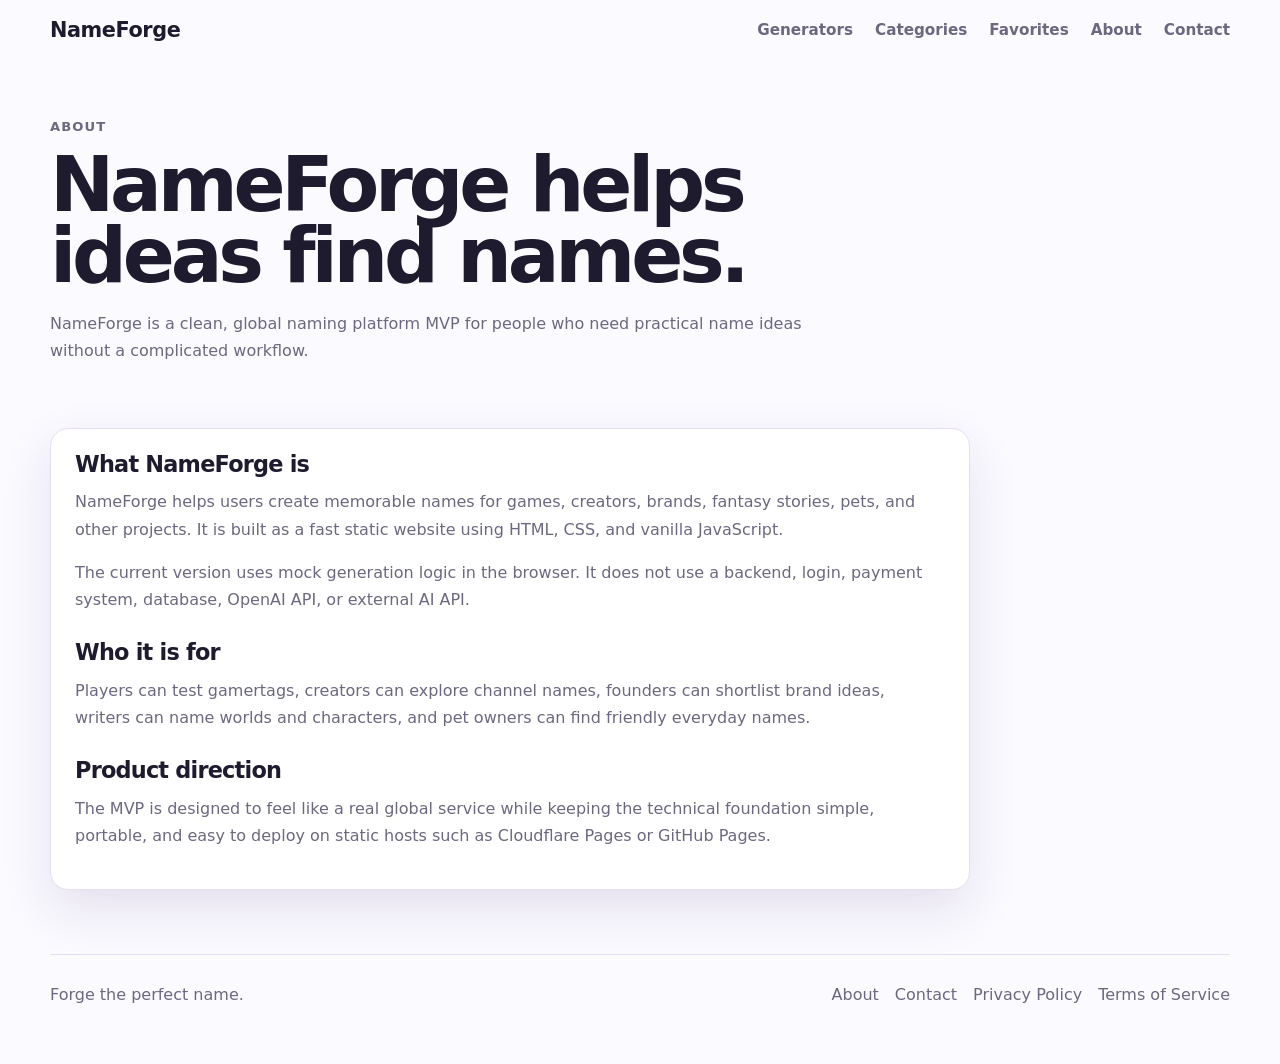
==== about.html @ c531694a "Build NameForge static MVP" ====
<!DOCTYPE html>
<html lang="en">
<head>
  <meta charset="UTF-8">
  <meta name="viewport" content="width=device-width, initial-scale=1.0">
  <title>About NameForge</title>
  <meta name="description" content="Learn about NameForge, a simple global platform for creating names for games, brands, creators, fantasy stories, pets, and projects.">
  <link rel="stylesheet" href="css/style.css">
</head>
<body>
  <header class="site-header">
    <a class="logo" href="index.html">NameForge</a>
    <button class="nav-toggle" type="button" aria-label="Open navigation">Menu</button>
    <nav class="site-nav" aria-label="Primary navigation">
      <a href="generators.html">Generators</a>
      <a href="generators.html#categories">Categories</a>
      <a href="favorites.html">Favorites</a>
      <a href="about.html">About</a>
      <a href="contact.html">Contact</a>
    </nav>
  </header>

  <main class="page-shell">
    <section class="page-hero">
      <p class="eyebrow">About</p>
      <h1>NameForge helps ideas find names.</h1>
      <p>NameForge is a clean, global naming platform MVP for people who need practical name ideas without a complicated workflow.</p>
    </section>
    <section class="content-card">
      <h2>What NameForge is</h2>
      <p>NameForge helps users create memorable names for games, creators, brands, fantasy stories, pets, and other projects. It is built as a fast static website using HTML, CSS, and vanilla JavaScript.</p>
      <p>The current version uses mock generation logic in the browser. It does not use a backend, login, payment system, database, OpenAI API, or external AI API.</p>
      <h2>Who it is for</h2>
      <p>Players can test gamertags, creators can explore channel names, founders can shortlist brand ideas, writers can name worlds and characters, and pet owners can find friendly everyday names.</p>
      <h2>Product direction</h2>
      <p>The MVP is designed to feel like a real global service while keeping the technical foundation simple, portable, and easy to deploy on static hosts such as Cloudflare Pages or GitHub Pages.</p>
    </section>
  </main>

  <footer class="site-footer">
    <p>Forge the perfect name.</p>
    <nav aria-label="Footer navigation">
      <a href="about.html">About</a>
      <a href="contact.html">Contact</a>
      <a href="privacy.html">Privacy Policy</a>
      <a href="terms.html">Terms of Service</a>
    </nav>
  </footer>
  <script src="js/main.js"></script>
</body>
</html>
---- css/style.css ----
:root {
  --bg: #fbfaff;
  --surface: #ffffff;
  --surface-soft: #f6f1ff;
  --ink: #1e1b2e;
  --muted: #6d6880;
  --line: #e6def5;
  --accent: #8b5cf6;
  --accent-dark: #6d3fd4;
  --accent-soft: #efe7ff;
  --shadow: 0 20px 50px rgba(68, 44, 116, 0.12);
  --radius: 18px;
}

* {
  box-sizing: border-box;
}

body {
  margin: 0;
  min-height: 100vh;
  font-family: Inter, ui-sans-serif, system-ui, -apple-system, BlinkMacSystemFont, "Segoe UI", sans-serif;
  color: var(--ink);
  background: var(--bg);
}

a {
  color: inherit;
  text-decoration: none;
}

button,
input,
select,
textarea {
  font: inherit;
}

.site-header {
  position: sticky;
  top: 0;
  z-index: 20;
  width: min(1180px, calc(100% - 32px));
  margin: 0 auto;
  padding: 18px 0;
  display: flex;
  justify-content: space-between;
  align-items: center;
  background: rgba(251, 250, 255, 0.88);
  backdrop-filter: blur(14px);
}

.logo {
  font-size: 1.3rem;
  font-weight: 850;
  letter-spacing: -0.02em;
}

.site-nav {
  display: flex;
  gap: 22px;
  align-items: center;
  color: var(--muted);
  font-size: 0.95rem;
  font-weight: 650;
}

.site-nav a:hover {
  color: var(--accent-dark);
}

.nav-toggle {
  display: none;
  border: 1px solid var(--line);
  border-radius: 999px;
  padding: 8px 13px;
  color: var(--ink);
  background: var(--surface);
}

.hero {
  width: min(920px, calc(100% - 32px));
  margin: 0 auto;
  padding: 92px 0 56px;
  text-align: center;
}

.eyebrow {
  margin: 0 0 12px;
  color: var(--accent-dark);
  font-size: 0.82rem;
  font-weight: 800;
  letter-spacing: 0.08em;
  text-transform: uppercase;
}

h1,
h2,
h3,
p {
  margin-top: 0;
}

h1 {
  margin-bottom: 18px;
  font-size: clamp(3.2rem, 8vw, 6.7rem);
  line-height: 0.92;
  letter-spacing: -0.055em;
}

h2 {
  margin-bottom: 0;
  font-size: clamp(1.8rem, 4vw, 3rem);
  line-height: 1.05;
  letter-spacing: -0.035em;
}

h3 {
  margin-bottom: 10px;
  font-size: 1.12rem;
}

.hero-copy,
.page-hero p,
.content-card p,
.generator-card p,
.result-card p,
.step-card p {
  color: var(--muted);
  line-height: 1.7;
}

.hero-copy {
  max-width: 720px;
  margin: 0 auto 30px;
  font-size: 1.18rem;
}

.hero-search {
  max-width: 760px;
  margin: 0 auto;
  padding: 8px;
  display: grid;
  grid-template-columns: 1fr auto;
  gap: 8px;
  border: 1px solid var(--line);
  border-radius: 999px;
  background: var(--surface);
  box-shadow: var(--shadow);
}

.hero-search input,
.contact-form input,
.contact-form textarea,
.generator-form input,
.generator-form select {
  width: 100%;
  border: 1px solid var(--line);
  border-radius: 14px;
  color: var(--ink);
  background: var(--surface);
}

.hero-search input {
  min-height: 54px;
  padding: 0 20px;
  border: 0;
  outline: 0;
}

.button {
  min-height: 46px;
  border: 0;
  border-radius: 999px;
  padding: 0 22px;
  font-weight: 800;
  cursor: pointer;
}

.primary {
  color: #ffffff;
  background: linear-gradient(135deg, var(--accent), var(--accent-dark));
  box-shadow: 0 12px 28px rgba(139, 92, 246, 0.28);
}

.ghost {
  color: var(--accent-dark);
  background: var(--accent-soft);
}

.section,
.page-shell {
  width: min(1180px, calc(100% - 32px));
  margin: 0 auto;
}

.section {
  padding: 54px 0;
}

.section.compact {
  padding-top: 18px;
}

.section-heading {
  margin-bottom: 24px;
}

.section-heading.split {
  display: flex;
  justify-content: space-between;
  gap: 16px;
  align-items: end;
}

.category-grid,
.card-grid,
.step-grid,
.result-grid {
  display: grid;
  gap: 18px;
}

.category-grid {
  grid-template-columns: repeat(5, 1fr);
}

.card-grid,
.result-grid {
  grid-template-columns: repeat(3, 1fr);
}

.step-grid {
  grid-template-columns: repeat(3, 1fr);
}

.category-card,
.generator-card,
.step-card,
.result-card,
.content-card,
.generator-panel,
.contact-form {
  border: 1px solid var(--line);
  border-radius: var(--radius);
  background: var(--surface);
  box-shadow: var(--shadow);
}

.category-card {
  padding: 22px;
  display: grid;
  gap: 8px;
}

.category-card span {
  width: 42px;
  height: 42px;
  display: grid;
  place-items: center;
  border-radius: 14px;
  color: var(--accent-dark);
  background: var(--accent-soft);
}

.category-card small,
.card-kicker {
  color: var(--muted);
}

.generator-card,
.step-card,
.result-card,
.content-card {
  padding: 24px;
}

.card-icon {
  width: 48px;
  height: 48px;
  margin-bottom: 16px;
  display: grid;
  place-items: center;
  border-radius: 16px;
  color: var(--accent-dark);
  background: var(--surface-soft);
}

.card-kicker {
  margin-bottom: 8px;
  font-size: 0.78rem;
  font-weight: 800;
  text-transform: uppercase;
  letter-spacing: 0.08em;
}

.text-link {
  color: var(--accent-dark);
  font-weight: 800;
}

.step-card span {
  width: 38px;
  height: 38px;
  margin-bottom: 16px;
  display: grid;
  place-items: center;
  border-radius: 50%;
  color: #ffffff;
  background: var(--accent);
  font-weight: 850;
}

.page-hero {
  padding: 56px 0 22px;
  max-width: 760px;
}

.page-hero h1,
.generator-panel h1,
.content-card.legal h1 {
  font-size: clamp(2.5rem, 6vw, 4.8rem);
}

.filter-row,
.pill-row,
.button-row {
  display: flex;
  flex-wrap: wrap;
  gap: 10px;
}

.filter-button,
.pill-row span,
.pill-row a {
  border: 1px solid var(--line);
  border-radius: 999px;
  padding: 9px 14px;
  color: var(--muted);
  background: var(--surface);
  font-weight: 700;
}

.filter-button.active {
  color: #ffffff;
  border-color: var(--accent);
  background: var(--accent);
}

.generator-panel {
  margin-top: 42px;
  padding: 30px;
  display: grid;
  grid-template-columns: 0.9fr 1.1fr;
  gap: 28px;
  align-items: start;
}

.generator-form,
.contact-form {
  display: grid;
  gap: 14px;
}

.generator-form label,
.contact-form label {
  color: var(--muted);
  font-weight: 750;
}

.generator-form input,
.generator-form select,
.contact-form input,
.contact-form textarea {
  min-height: 48px;
  padding: 0 14px;
}

.contact-form textarea {
  padding-top: 14px;
  resize: vertical;
}

.form-grid {
  display: grid;
  grid-template-columns: repeat(3, 1fr);
  gap: 12px;
}

.result-card dl {
  display: grid;
  grid-template-columns: auto 1fr;
  gap: 6px 12px;
  color: var(--muted);
}

.result-card dt {
  color: var(--ink);
  font-weight: 800;
}

.content-card {
  max-width: 920px;
  margin: 26px 0 64px;
}

.content-card.small {
  margin: 0;
}

.content-card h2 {
  margin-top: 28px;
  margin-bottom: 12px;
  font-size: 1.4rem;
}

.content-card h2:first-child {
  margin-top: 0;
}

.content-card li {
  margin-bottom: 10px;
  color: var(--muted);
}

details {
  border-top: 1px solid var(--line);
  padding: 15px 0;
}

summary {
  cursor: pointer;
  font-weight: 800;
}

.contact-layout {
  display: grid;
  grid-template-columns: 1fr 340px;
  gap: 22px;
  align-items: start;
  margin-bottom: 64px;
}

.contact-form {
  padding: 26px;
}

.empty-state {
  grid-column: 1 / -1;
  padding: 28px;
  border: 1px dashed var(--line);
  border-radius: var(--radius);
  color: var(--muted);
  background: var(--surface);
}

.site-footer {
  width: min(1180px, calc(100% - 32px));
  margin: 40px auto 0;
  padding: 30px 0 44px;
  display: flex;
  justify-content: space-between;
  gap: 20px;
  border-top: 1px solid var(--line);
  color: var(--muted);
}

.site-footer nav {
  display: flex;
  flex-wrap: wrap;
  gap: 16px;
}

.sr-only {
  position: absolute;
  width: 1px;
  height: 1px;
  padding: 0;
  margin: -1px;
  overflow: hidden;
  clip: rect(0, 0, 0, 0);
  white-space: nowrap;
  border: 0;
}

@media (max-width: 900px) {
  .nav-toggle {
    display: inline-flex;
  }

  .site-nav {
    position: absolute;
    top: 64px;
    right: 0;
    left: 0;
    display: none;
    padding: 16px;
    border: 1px solid var(--line);
    border-radius: var(--radius);
    background: var(--surface);
    box-shadow: var(--shadow);
  }

  .site-nav.open {
    display: grid;
  }

  .category-grid,
  .card-grid,
  .step-grid,
  .result-grid,
  .generator-panel,
  .contact-layout {
    grid-template-columns: 1fr;
  }

  .form-grid {
    grid-template-columns: 1fr;
  }
}

@media (max-width: 560px) {
  .hero {
    padding-top: 56px;
  }

  .hero-search {
    grid-template-columns: 1fr;
    border-radius: var(--radius);
  }

  .hero-search input {
    border: 1px solid var(--line);
    border-radius: 14px;
  }

  .site-footer,
  .section-heading.split {
    display: grid;
  }
}
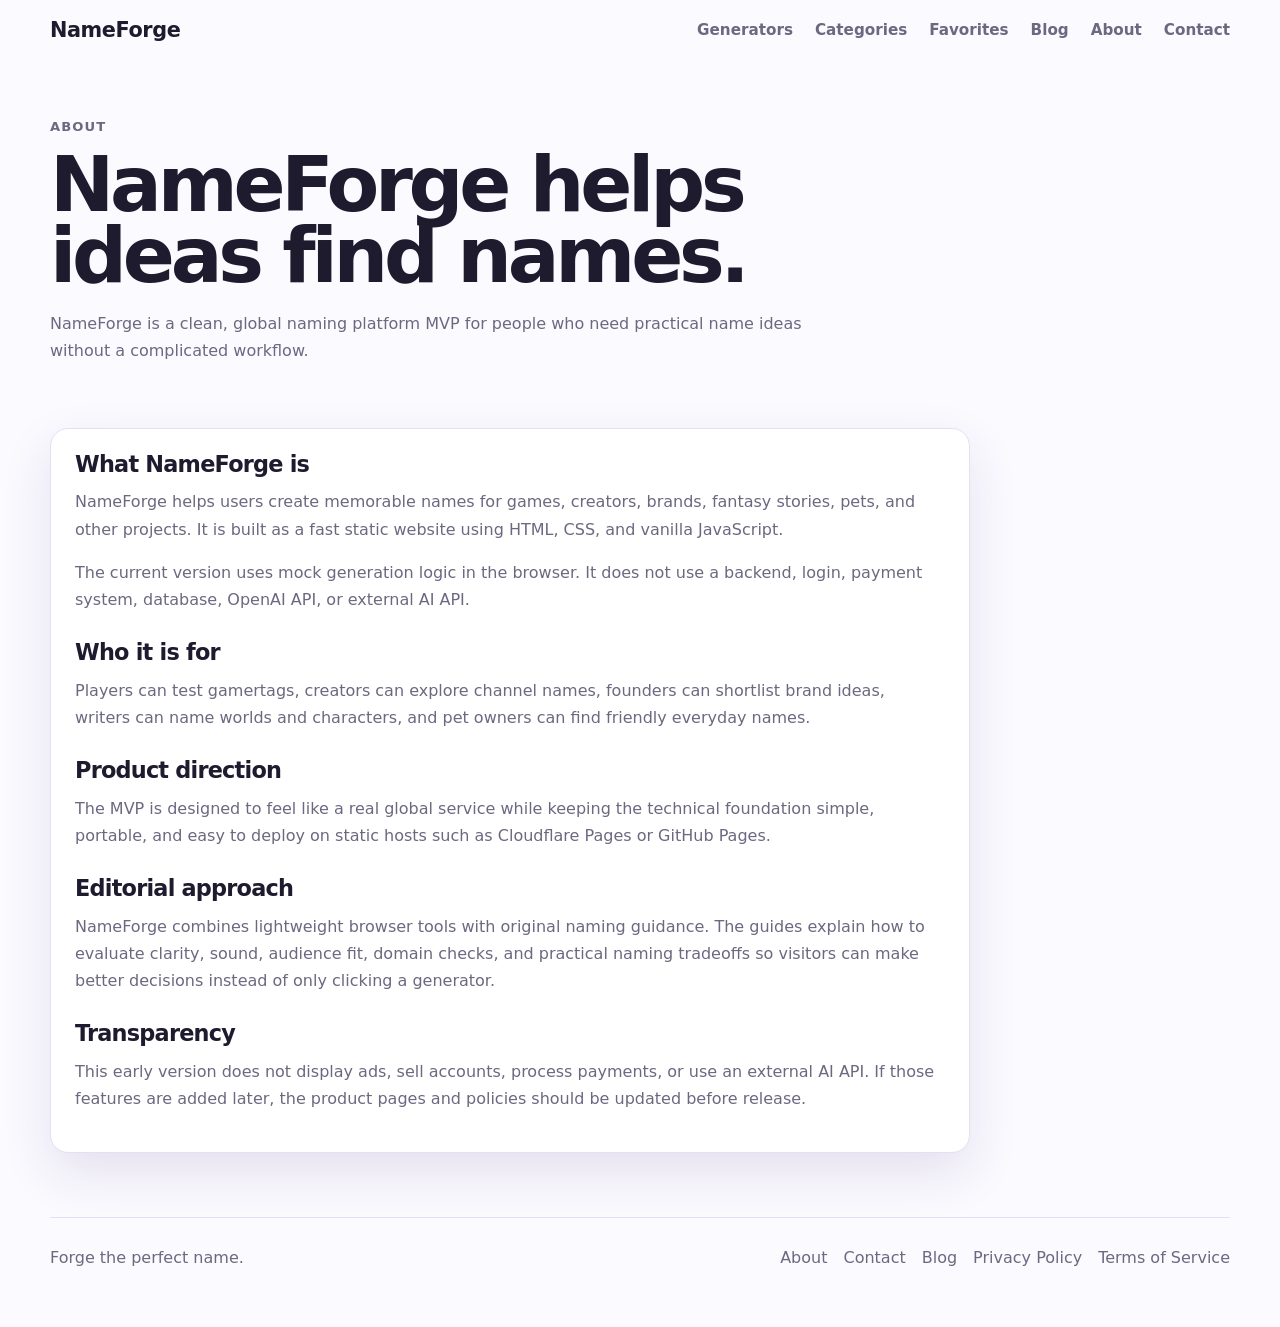
==== commit b56cfcab: "Improve NameForge content quality" ====
--- a/about.html
+++ b/about.html
@@ -15,6 +15,7 @@
       <a href="generators.html">Generators</a>
       <a href="generators.html#categories">Categories</a>
       <a href="favorites.html">Favorites</a>
+      <a href="blog.html">Blog</a>
       <a href="about.html">About</a>
       <a href="contact.html">Contact</a>
     </nav>
@@ -34,6 +35,10 @@
       <p>Players can test gamertags, creators can explore channel names, founders can shortlist brand ideas, writers can name worlds and characters, and pet owners can find friendly everyday names.</p>
       <h2>Product direction</h2>
       <p>The MVP is designed to feel like a real global service while keeping the technical foundation simple, portable, and easy to deploy on static hosts such as Cloudflare Pages or GitHub Pages.</p>
+      <h2>Editorial approach</h2>
+      <p>NameForge combines lightweight browser tools with original naming guidance. The guides explain how to evaluate clarity, sound, audience fit, domain checks, and practical naming tradeoffs so visitors can make better decisions instead of only clicking a generator.</p>
+      <h2>Transparency</h2>
+      <p>This early version does not display ads, sell accounts, process payments, or use an external AI API. If those features are added later, the product pages and policies should be updated before release.</p>
     </section>
   </main>
 
@@ -42,6 +47,7 @@
     <nav aria-label="Footer navigation">
       <a href="about.html">About</a>
       <a href="contact.html">Contact</a>
+      <a href="blog.html">Blog</a>
       <a href="privacy.html">Privacy Policy</a>
       <a href="terms.html">Terms of Service</a>
     </nav>
--- a/css/style.css
+++ b/css/style.css
@@ -404,6 +404,10 @@
   margin: 26px 0 64px;
 }
 
+.content-card.article {
+  margin-top: 44px;
+}
+
 .content-card.small {
   margin: 0;
 }
@@ -420,6 +424,40 @@
 
 .content-card li {
   margin-bottom: 10px;
+  color: var(--muted);
+}
+
+.content-card ol {
+  color: var(--muted);
+  line-height: 1.7;
+}
+
+.table-wrap {
+  overflow-x: auto;
+}
+
+table {
+  width: 100%;
+  border-collapse: collapse;
+  overflow: hidden;
+  border: 1px solid var(--line);
+  border-radius: 14px;
+}
+
+th,
+td {
+  padding: 14px;
+  border-bottom: 1px solid var(--line);
+  text-align: left;
+  vertical-align: top;
+}
+
+th {
+  color: var(--ink);
+  background: var(--surface-soft);
+}
+
+td {
   color: var(--muted);
 }
 
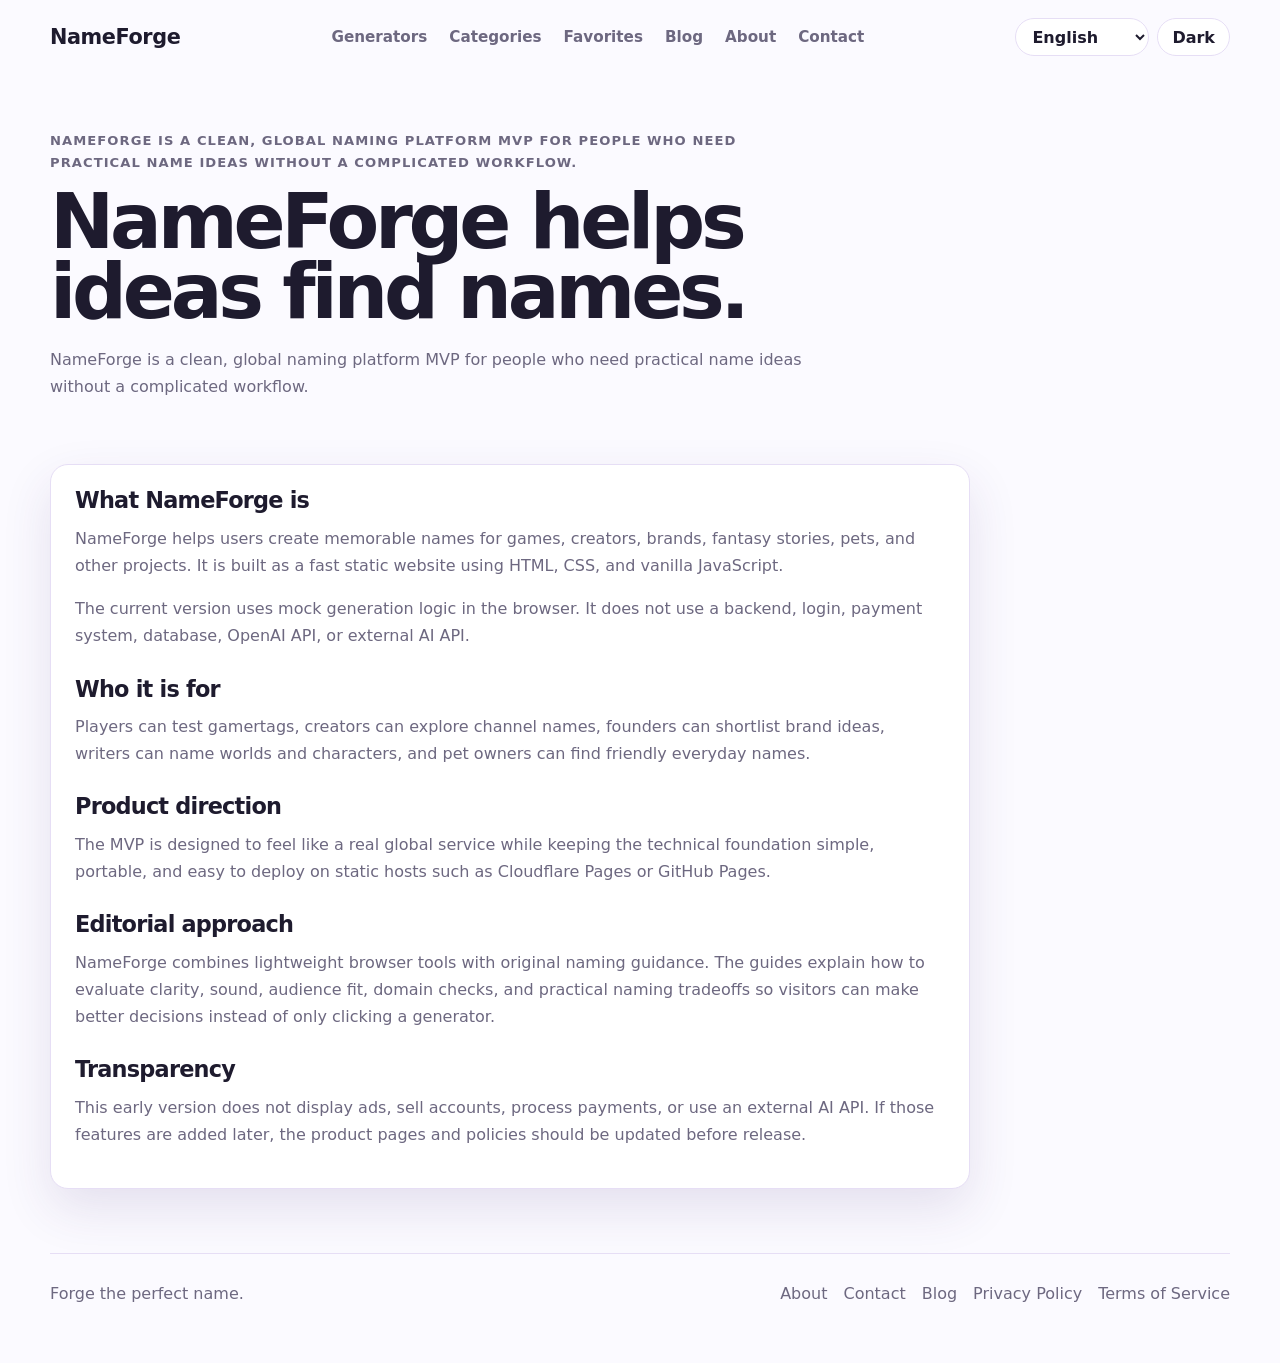
==== commit 71fbcbec: "Add theme and language controls" ====
--- a/about.html
+++ b/about.html
@@ -19,6 +19,10 @@
       <a href="about.html">About</a>
       <a href="contact.html">Contact</a>
     </nav>
+    <div class="header-actions" aria-label="Display settings">
+      <label class="language-control"><span class="sr-only">Language</span><select id="languageSelect" aria-label="Language"><option value="en">English</option><option value="ko">한국어</option><option value="ja">日本語</option></select></label>
+      <button class="theme-button" id="themeToggle" type="button" aria-label="Switch to dark mode">Dark</button>
+    </div>
   </header>
 
   <main class="page-shell">
--- a/css/style.css
+++ b/css/style.css
@@ -10,6 +10,21 @@
   --accent-soft: #efe7ff;
   --shadow: 0 20px 50px rgba(68, 44, 116, 0.12);
   --radius: 18px;
+  color-scheme: light;
+}
+
+:root[data-theme="dark"] {
+  --bg: #12101a;
+  --surface: #1c1828;
+  --surface-soft: #282236;
+  --ink: #f7f2ff;
+  --muted: #c7bdd9;
+  --line: #3a314d;
+  --accent: #a78bfa;
+  --accent-dark: #c4b5fd;
+  --accent-soft: #33284c;
+  --shadow: 0 20px 50px rgba(0, 0, 0, 0.34);
+  color-scheme: dark;
 }
 
 * {
@@ -50,6 +65,10 @@
   backdrop-filter: blur(14px);
 }
 
+:root[data-theme="dark"] .site-header {
+  background: rgba(18, 16, 26, 0.88);
+}
+
 .logo {
   font-size: 1.3rem;
   font-weight: 850;
@@ -67,6 +86,33 @@
 
 .site-nav a:hover {
   color: var(--accent-dark);
+}
+
+.header-actions {
+  display: flex;
+  gap: 8px;
+  align-items: center;
+}
+
+.language-control select,
+.theme-button {
+  min-height: 38px;
+  border: 1px solid var(--line);
+  border-radius: 999px;
+  color: var(--ink);
+  background: var(--surface);
+  font-weight: 750;
+}
+
+.language-control select {
+  padding: 0 34px 0 12px;
+  cursor: pointer;
+}
+
+.theme-button {
+  min-width: 64px;
+  padding: 0 14px;
+  cursor: pointer;
 }
 
 .nav-toggle {
@@ -181,6 +227,10 @@
   color: #ffffff;
   background: linear-gradient(135deg, var(--accent), var(--accent-dark));
   box-shadow: 0 12px 28px rgba(139, 92, 246, 0.28);
+}
+
+:root[data-theme="dark"] .primary {
+  color: #171120;
 }
 
 .ghost {
@@ -539,6 +589,10 @@
     box-shadow: var(--shadow);
   }
 
+  .header-actions {
+    margin-left: auto;
+  }
+
   .site-nav.open {
     display: grid;
   }
@@ -558,6 +612,26 @@
 }
 
 @media (max-width: 560px) {
+  .site-header {
+    width: min(100% - 20px, 1180px);
+    flex-wrap: wrap;
+    gap: 10px;
+  }
+
+  .header-actions {
+    order: 2;
+    width: 100%;
+    justify-content: flex-end;
+  }
+
+  .nav-toggle {
+    order: 1;
+  }
+
+  .site-nav {
+    top: 106px;
+  }
+
   .hero {
     padding-top: 56px;
   }
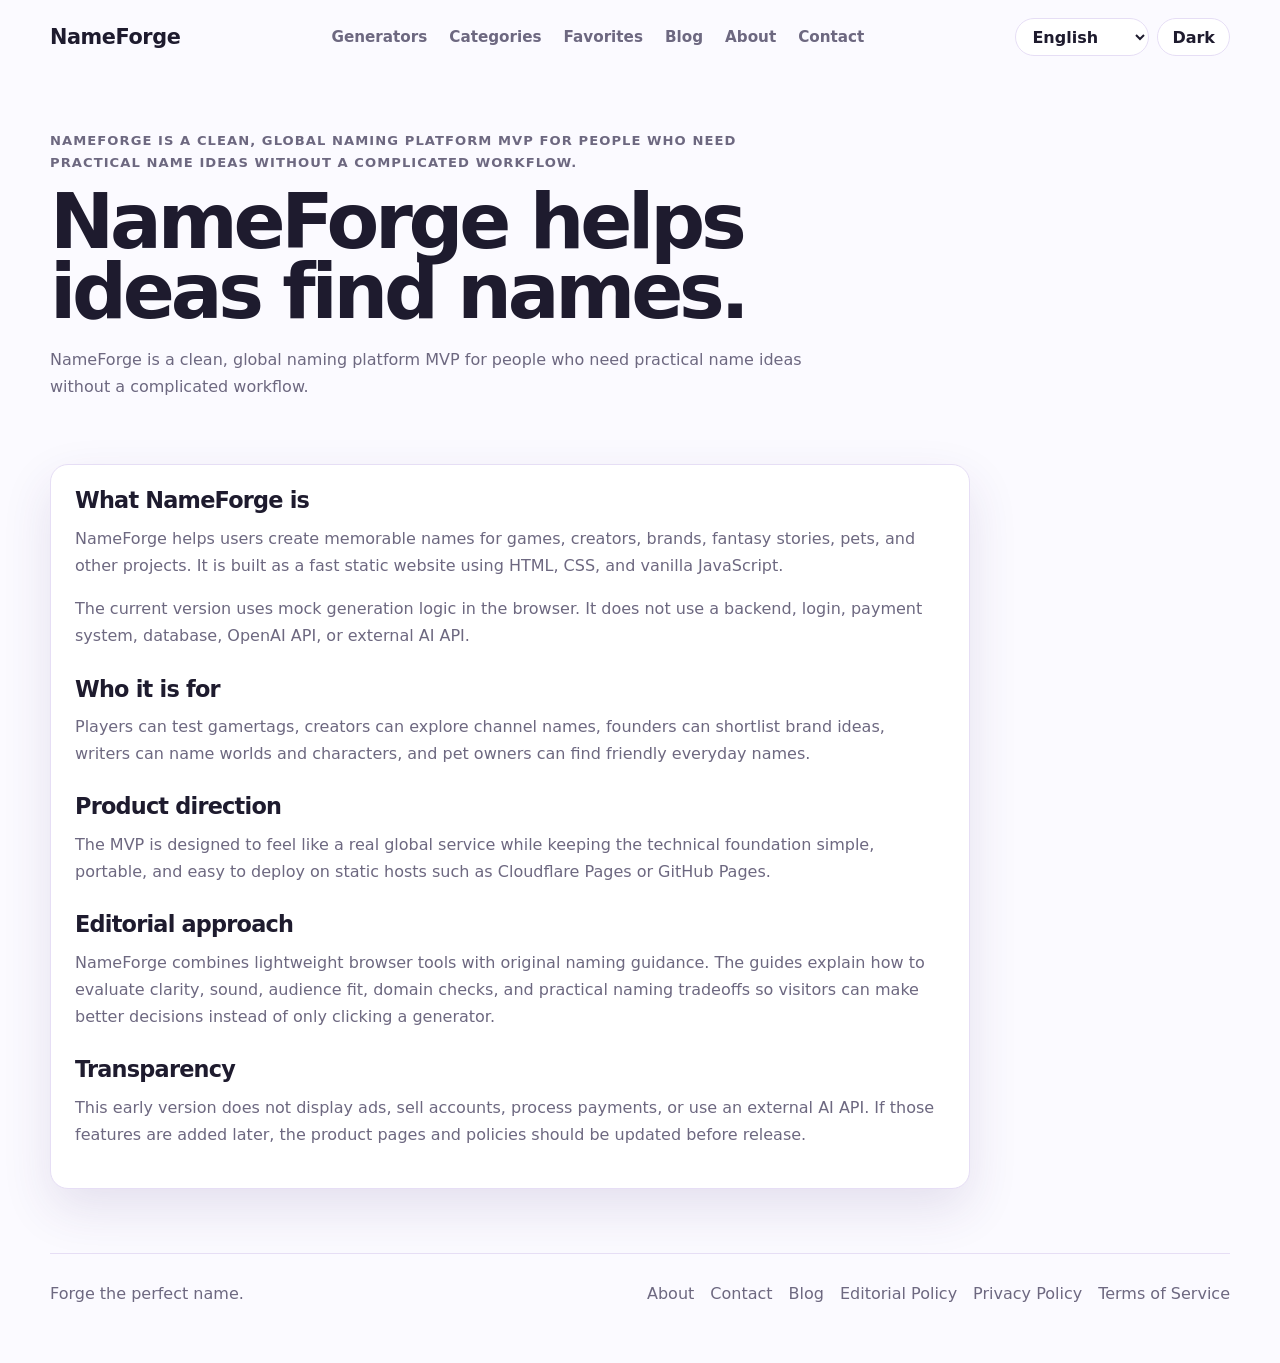
==== commit c7bcdaf3: "Optimize site for AdSense review" ====
--- a/about.html
+++ b/about.html
@@ -3,11 +3,14 @@
 <head>
   <meta charset="UTF-8">
   <meta name="viewport" content="width=device-width, initial-scale=1.0">
+  <meta name="google-adsense-account" content="ca-pub-9262301225937575">
   <title>About NameForge</title>
   <meta name="description" content="Learn about NameForge, a simple global platform for creating names for games, brands, creators, fantasy stories, pets, and projects.">
+  <script async src="https://pagead2.googlesyndication.com/pagead/js/adsbygoogle.js?client=ca-pub-9262301225937575" crossorigin="anonymous"></script>
   <link rel="stylesheet" href="css/style.css">
 </head>
 <body>
+  <a class="skip-link" href="#main-content">Skip to main content</a>
   <header class="site-header">
     <a class="logo" href="index.html">NameForge</a>
     <button class="nav-toggle" type="button" aria-label="Open navigation">Menu</button>
@@ -25,7 +28,7 @@
     </div>
   </header>
 
-  <main class="page-shell">
+  <main class="page-shell" id="main-content">
     <section class="page-hero">
       <p class="eyebrow">About</p>
       <h1>NameForge helps ideas find names.</h1>
@@ -52,6 +55,7 @@
       <a href="about.html">About</a>
       <a href="contact.html">Contact</a>
       <a href="blog.html">Blog</a>
+      <a href="editorial-policy.html">Editorial Policy</a>
       <a href="privacy.html">Privacy Policy</a>
       <a href="terms.html">Terms of Service</a>
     </nav>
--- a/css/style.css
+++ b/css/style.css
@@ -571,6 +571,22 @@
   border: 0;
 }
 
+.skip-link {
+  position: absolute;
+  left: 16px;
+  top: -48px;
+  z-index: 100;
+  border-radius: 999px;
+  padding: 10px 14px;
+  color: #ffffff;
+  background: var(--accent-dark);
+  font-weight: 800;
+}
+
+.skip-link:focus {
+  top: 16px;
+}
+
 @media (max-width: 900px) {
   .nav-toggle {
     display: inline-flex;
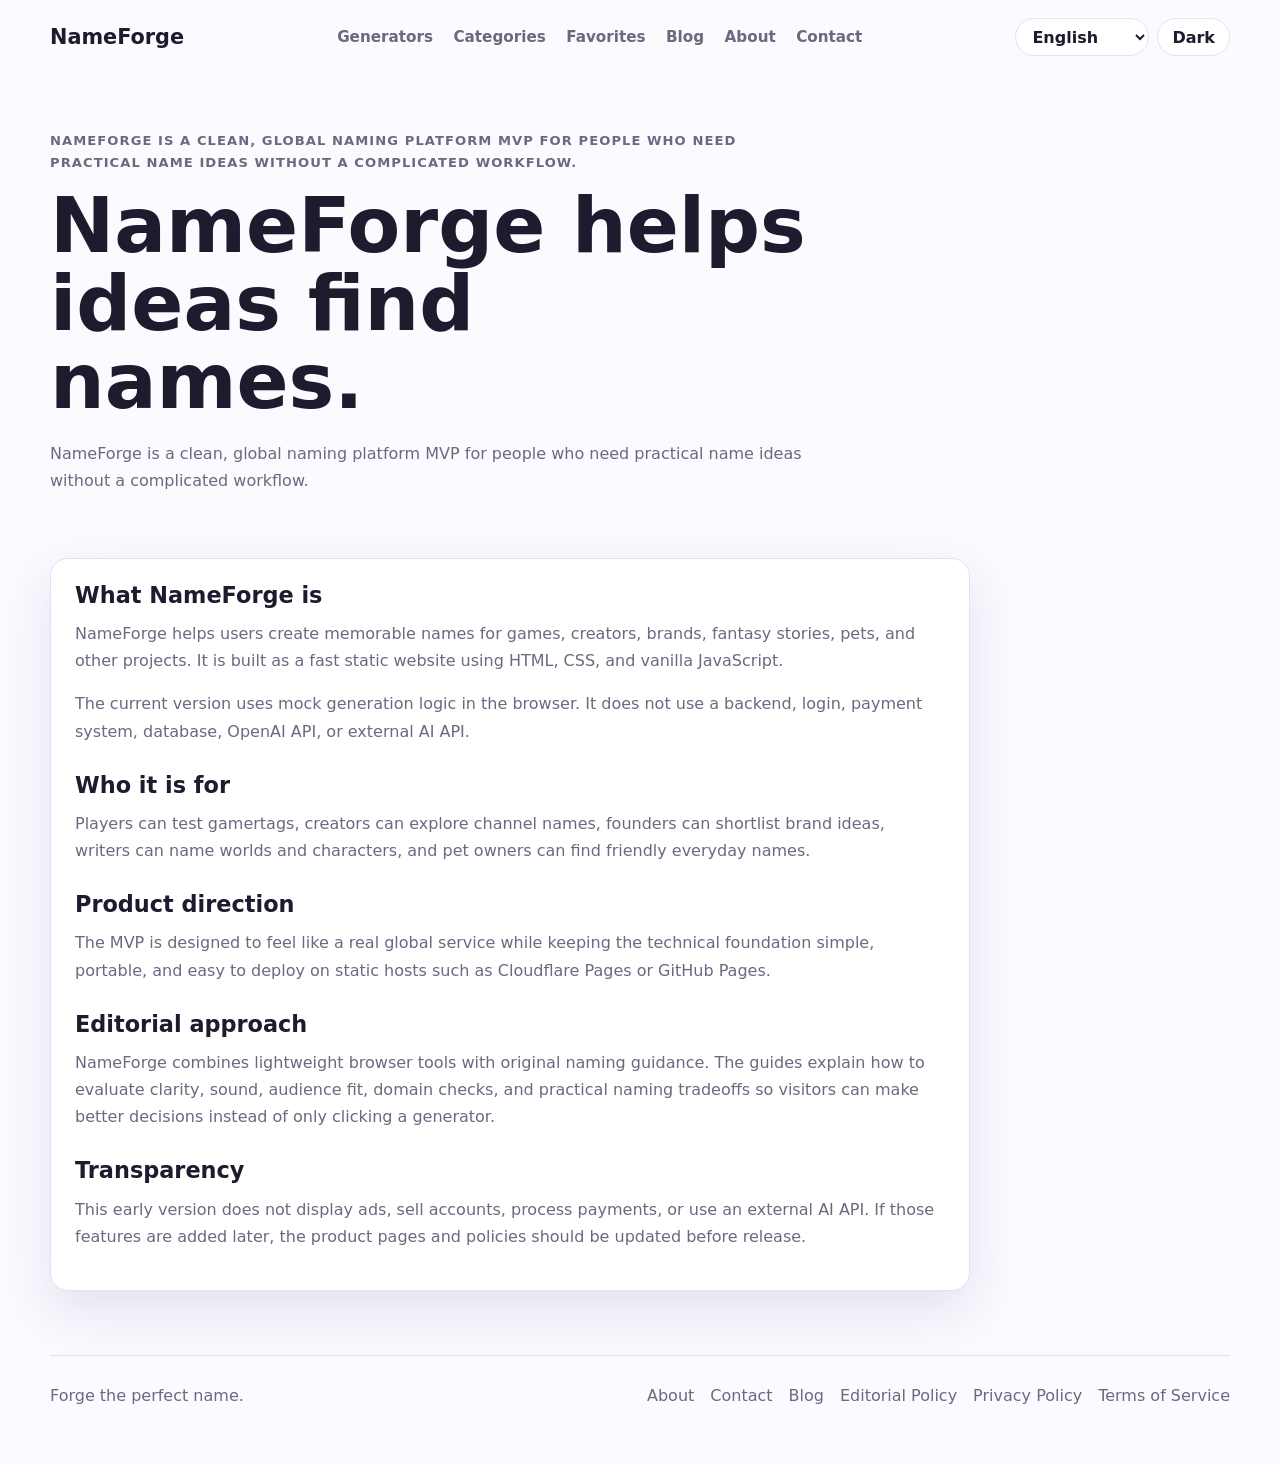
==== commit 01775026: "Polish localization and responsive layout" ====
--- a/about.html
+++ b/about.html
@@ -35,17 +35,17 @@
       <p>NameForge is a clean, global naming platform MVP for people who need practical name ideas without a complicated workflow.</p>
     </section>
     <section class="content-card">
-      <h2>What NameForge is</h2>
-      <p>NameForge helps users create memorable names for games, creators, brands, fantasy stories, pets, and other projects. It is built as a fast static website using HTML, CSS, and vanilla JavaScript.</p>
-      <p>The current version uses mock generation logic in the browser. It does not use a backend, login, payment system, database, OpenAI API, or external AI API.</p>
-      <h2>Who it is for</h2>
-      <p>Players can test gamertags, creators can explore channel names, founders can shortlist brand ideas, writers can name worlds and characters, and pet owners can find friendly everyday names.</p>
-      <h2>Product direction</h2>
-      <p>The MVP is designed to feel like a real global service while keeping the technical foundation simple, portable, and easy to deploy on static hosts such as Cloudflare Pages or GitHub Pages.</p>
-      <h2>Editorial approach</h2>
-      <p>NameForge combines lightweight browser tools with original naming guidance. The guides explain how to evaluate clarity, sound, audience fit, domain checks, and practical naming tradeoffs so visitors can make better decisions instead of only clicking a generator.</p>
-      <h2>Transparency</h2>
-      <p>This early version does not display ads, sell accounts, process payments, or use an external AI API. If those features are added later, the product pages and policies should be updated before release.</p>
+      <h2 data-i18n="about.whatTitle">What NameForge is</h2>
+      <p data-i18n="about.whatBody">NameForge helps users create memorable names for games, creators, brands, fantasy stories, pets, and other projects. It is built as a fast static website using HTML, CSS, and vanilla JavaScript.</p>
+      <p data-i18n="about.techBody">The current version uses mock generation logic in the browser. It does not use a backend, login, payment system, database, OpenAI API, or external AI API.</p>
+      <h2 data-i18n="about.forTitle">Who it is for</h2>
+      <p data-i18n="about.forBody">Players can test gamertags, creators can explore channel names, founders can shortlist brand ideas, writers can name worlds and characters, and pet owners can find friendly everyday names.</p>
+      <h2 data-i18n="about.directionTitle">Product direction</h2>
+      <p data-i18n="about.directionBody">The MVP is designed to feel like a real global service while keeping the technical foundation simple, portable, and easy to deploy on static hosts such as Cloudflare Pages or GitHub Pages.</p>
+      <h2 data-i18n="about.editorialTitle">Editorial approach</h2>
+      <p data-i18n="about.editorialBody">NameForge combines lightweight browser tools with original naming guidance. The guides explain how to evaluate clarity, sound, audience fit, domain checks, and practical naming tradeoffs so visitors can make better decisions instead of only clicking a generator.</p>
+      <h2 data-i18n="about.transparencyTitle">Transparency</h2>
+      <p data-i18n="about.transparencyBody">This early version does not display ads, sell accounts, process payments, or use an external AI API. If those features are added later, the product pages and policies should be updated before release.</p>
     </section>
   </main>
 
--- a/css/style.css
+++ b/css/style.css
@@ -59,8 +59,10 @@
   margin: 0 auto;
   padding: 18px 0;
   display: flex;
+  flex-wrap: wrap;
   justify-content: space-between;
   align-items: center;
+  gap: 12px 18px;
   background: rgba(251, 250, 255, 0.88);
   backdrop-filter: blur(14px);
 }
@@ -70,18 +72,31 @@
 }
 
 .logo {
+  flex: 0 0 auto;
   font-size: 1.3rem;
   font-weight: 850;
-  letter-spacing: -0.02em;
+  letter-spacing: 0;
 }
 
 .site-nav {
   display: flex;
-  gap: 22px;
+  flex-wrap: wrap;
+  flex: 1 1 auto;
+  min-width: 0;
+  justify-content: center;
+  gap: clamp(10px, 1.6vw, 22px);
   align-items: center;
   color: var(--muted);
   font-size: 0.95rem;
   font-weight: 650;
+  line-height: 1.2;
+}
+
+.site-nav a,
+.site-footer a,
+.text-link,
+.button {
+  overflow-wrap: anywhere;
 }
 
 .site-nav a:hover {
@@ -89,6 +104,7 @@
 }
 
 .header-actions {
+  flex: 0 0 auto;
   display: flex;
   gap: 8px;
   align-items: center;
@@ -97,6 +113,7 @@
 .language-control select,
 .theme-button {
   min-height: 38px;
+  max-width: 140px;
   border: 1px solid var(--line);
   border-radius: 999px;
   color: var(--ink);
@@ -150,20 +167,24 @@
 h1 {
   margin-bottom: 18px;
   font-size: clamp(3.2rem, 8vw, 6.7rem);
-  line-height: 0.92;
-  letter-spacing: -0.055em;
+  line-height: 1.02;
+  letter-spacing: 0;
+  overflow-wrap: break-word;
 }
 
 h2 {
   margin-bottom: 0;
   font-size: clamp(1.8rem, 4vw, 3rem);
-  line-height: 1.05;
-  letter-spacing: -0.035em;
+  line-height: 1.12;
+  letter-spacing: 0;
+  overflow-wrap: break-word;
 }
 
 h3 {
   margin-bottom: 10px;
   font-size: 1.12rem;
+  line-height: 1.25;
+  overflow-wrap: break-word;
 }
 
 .hero-copy,
@@ -221,6 +242,11 @@
   padding: 0 22px;
   font-weight: 800;
   cursor: pointer;
+  display: inline-flex;
+  justify-content: center;
+  align-items: center;
+  text-align: center;
+  line-height: 1.15;
 }
 
 .primary {
@@ -272,16 +298,16 @@
 }
 
 .category-grid {
-  grid-template-columns: repeat(5, 1fr);
+  grid-template-columns: repeat(auto-fit, minmax(160px, 1fr));
 }
 
 .card-grid,
 .result-grid {
-  grid-template-columns: repeat(3, 1fr);
+  grid-template-columns: repeat(auto-fit, minmax(min(100%, 300px), 1fr));
 }
 
 .step-grid {
-  grid-template-columns: repeat(3, 1fr);
+  grid-template-columns: repeat(auto-fit, minmax(min(100%, 260px), 1fr));
 }
 
 .category-card,
@@ -291,6 +317,7 @@
 .content-card,
 .generator-panel,
 .contact-form {
+  min-width: 0;
   border: 1px solid var(--line);
   border-radius: var(--radius);
   background: var(--surface);
@@ -323,6 +350,17 @@
 .result-card,
 .content-card {
   padding: 24px;
+  overflow: hidden;
+}
+
+.generator-card h2,
+.generator-card h3,
+.step-card h3,
+.result-card h3,
+.content-card h1,
+.content-card h2 {
+  max-width: 100%;
+  overflow-wrap: break-word;
 }
 
 .card-icon {
@@ -374,10 +412,26 @@
 
 .filter-row,
 .pill-row,
-.button-row {
+.button-row,
+.result-actions {
   display: flex;
   flex-wrap: wrap;
   gap: 10px;
+}
+
+.result-actions {
+  align-items: center;
+  justify-content: flex-end;
+}
+
+.button-row {
+  align-items: stretch;
+}
+
+.button-row .button,
+.button-row a.button {
+  min-width: 0;
+  white-space: normal;
 }
 
 .filter-button,
@@ -401,7 +455,7 @@
   margin-top: 42px;
   padding: 30px;
   display: grid;
-  grid-template-columns: 0.9fr 1.1fr;
+  grid-template-columns: minmax(0, 0.9fr) minmax(0, 1.1fr);
   gap: 28px;
   align-items: start;
 }
@@ -433,7 +487,7 @@
 
 .form-grid {
   display: grid;
-  grid-template-columns: repeat(3, 1fr);
+  grid-template-columns: repeat(3, minmax(0, 1fr));
   gap: 12px;
 }
 
@@ -442,6 +496,58 @@
   grid-template-columns: auto 1fr;
   gap: 6px 12px;
   color: var(--muted);
+}
+
+.result-title-row {
+  display: flex;
+  flex-wrap: wrap;
+  justify-content: space-between;
+  gap: 12px;
+  align-items: start;
+}
+
+.result-title-row h3 {
+  min-width: 0;
+  overflow-wrap: anywhere;
+}
+
+.score-badge {
+  flex: 0 0 auto;
+  max-width: 100%;
+  border-radius: 999px;
+  padding: 6px 10px;
+  color: var(--accent-dark);
+  background: var(--accent-soft);
+  font-size: 0.78rem;
+  font-weight: 850;
+}
+
+.result-checks {
+  margin: 16px 0;
+  padding: 0;
+  display: grid;
+  gap: 8px;
+  list-style: none;
+}
+
+.result-checks li {
+  color: var(--muted);
+  font-size: 0.9rem;
+}
+
+.result-checks li::before {
+  margin-right: 8px;
+  font-weight: 900;
+}
+
+.result-checks .pass::before {
+  content: "OK";
+  color: var(--accent-dark);
+}
+
+.result-checks .review::before {
+  content: "!";
+  color: #b7791f;
 }
 
 .result-card dt {
@@ -488,6 +594,7 @@
 
 table {
   width: 100%;
+  min-width: 620px;
   border-collapse: collapse;
   overflow: hidden;
   border: 1px solid var(--line);
@@ -547,6 +654,7 @@
   margin: 40px auto 0;
   padding: 30px 0 44px;
   display: flex;
+  flex-wrap: wrap;
   justify-content: space-between;
   gap: 20px;
   border-top: 1px solid var(--line);
@@ -557,6 +665,7 @@
   display: flex;
   flex-wrap: wrap;
   gap: 16px;
+  max-width: 100%;
 }
 
 .sr-only {
@@ -594,7 +703,7 @@
 
   .site-nav {
     position: absolute;
-    top: 64px;
+    top: calc(100% + 8px);
     right: 0;
     left: 0;
     display: none;
@@ -605,6 +714,10 @@
     box-shadow: var(--shadow);
   }
 
+  .site-nav a {
+    padding: 4px 0;
+  }
+
   .header-actions {
     margin-left: auto;
   }
@@ -630,8 +743,6 @@
 @media (max-width: 560px) {
   .site-header {
     width: min(100% - 20px, 1180px);
-    flex-wrap: wrap;
-    gap: 10px;
   }
 
   .header-actions {
@@ -645,7 +756,20 @@
   }
 
   .site-nav {
-    top: 106px;
+    top: calc(100% + 8px);
+  }
+
+  .result-actions {
+    justify-content: start;
+  }
+
+  .button-row .button,
+  .button-row a.button {
+    flex: 1 1 100%;
+  }
+
+  h1 {
+    font-size: clamp(2.45rem, 13vw, 4.2rem);
   }
 
   .hero {
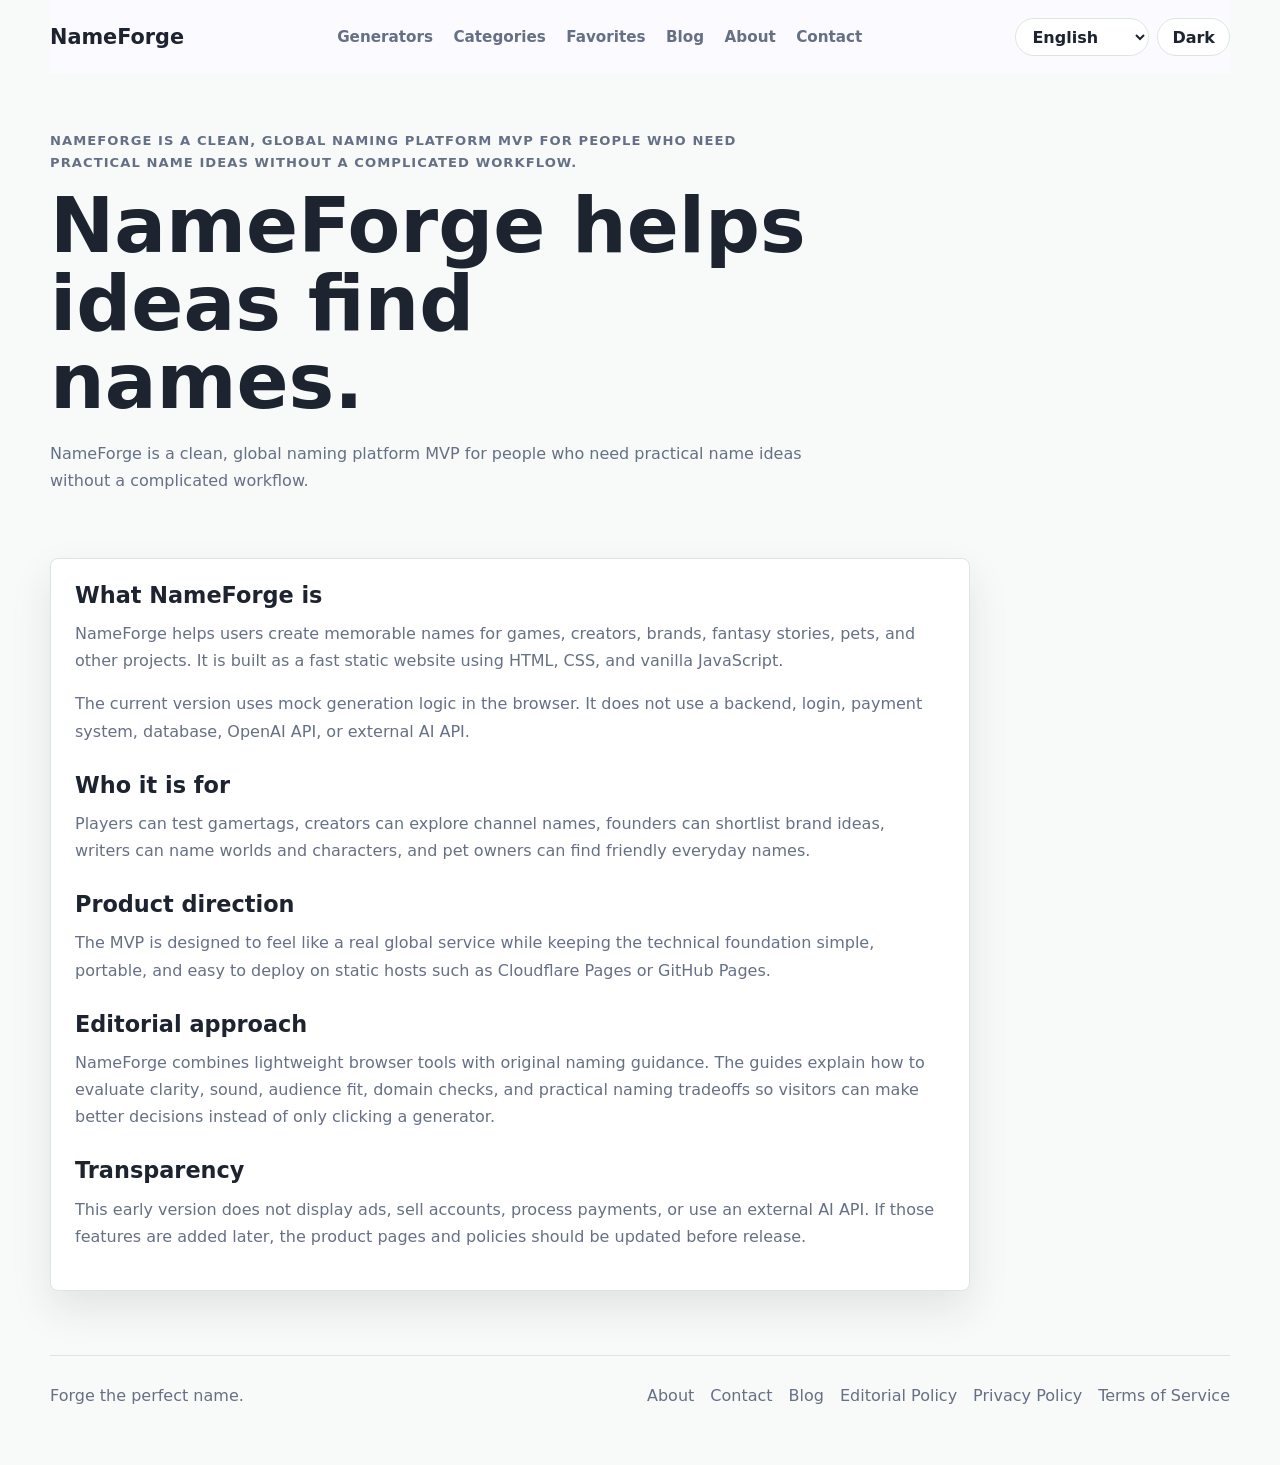
==== commit 18f0a5e8: "Focus generator on keywords" ====
--- a/about.html
+++ b/about.html
@@ -6,7 +6,7 @@
   <meta name="google-adsense-account" content="ca-pub-9262301225937575">
   <title>About NameForge</title>
   <meta name="description" content="Learn about NameForge, a simple global platform for creating names for games, brands, creators, fantasy stories, pets, and projects.">
-  <script async src="https://pagead2.googlesyndication.com/pagead/js/adsbygoogle.js?client=ca-pub-9262301225937575" crossorigin="anonymous"></script>
+  <link rel="icon" type="image/svg+xml" href="favicon.svg">
   <link rel="stylesheet" href="css/style.css">
 </head>
 <body>
--- a/css/style.css
+++ b/css/style.css
@@ -1,28 +1,30 @@
 :root {
-  --bg: #fbfaff;
+  --bg: #f8faf9;
   --surface: #ffffff;
-  --surface-soft: #f6f1ff;
-  --ink: #1e1b2e;
-  --muted: #6d6880;
-  --line: #e6def5;
-  --accent: #8b5cf6;
-  --accent-dark: #6d3fd4;
-  --accent-soft: #efe7ff;
-  --shadow: 0 20px 50px rgba(68, 44, 116, 0.12);
-  --radius: 18px;
+  --surface-soft: #eef7f4;
+  --ink: #1d2430;
+  --muted: #667085;
+  --line: #dbe6e2;
+  --accent: #247c72;
+  --accent-dark: #155e56;
+  --accent-warm: #d97745;
+  --accent-soft: #dff3ef;
+  --shadow: 0 18px 42px rgba(29, 36, 48, 0.1);
+  --radius: 8px;
   color-scheme: light;
 }
 
 :root[data-theme="dark"] {
-  --bg: #12101a;
-  --surface: #1c1828;
-  --surface-soft: #282236;
-  --ink: #f7f2ff;
-  --muted: #c7bdd9;
-  --line: #3a314d;
-  --accent: #a78bfa;
-  --accent-dark: #c4b5fd;
-  --accent-soft: #33284c;
+  --bg: #111821;
+  --surface: #192330;
+  --surface-soft: #213345;
+  --ink: #f4f7f6;
+  --muted: #b8c4c1;
+  --line: #304250;
+  --accent: #64d2c3;
+  --accent-dark: #9ce3da;
+  --accent-warm: #f0a06f;
+  --accent-soft: #173c3a;
   --shadow: 0 20px 50px rgba(0, 0, 0, 0.34);
   color-scheme: dark;
 }
@@ -251,8 +253,8 @@
 
 .primary {
   color: #ffffff;
-  background: linear-gradient(135deg, var(--accent), var(--accent-dark));
-  box-shadow: 0 12px 28px rgba(139, 92, 246, 0.28);
+  background: linear-gradient(135deg, var(--accent), var(--accent-warm));
+  box-shadow: 0 12px 28px rgba(36, 124, 114, 0.24);
 }
 
 :root[data-theme="dark"] .primary {
@@ -743,16 +745,40 @@
 @media (max-width: 560px) {
   .site-header {
     width: min(100% - 20px, 1180px);
+    display: grid;
+    grid-template-columns: 1fr auto;
+    gap: 8px 10px;
+    padding: 10px 0;
   }
 
   .header-actions {
-    order: 2;
+    grid-column: 1 / -1;
+    justify-content: stretch;
     width: 100%;
-    justify-content: flex-end;
+  }
+
+  .language-control {
+    flex: 1 1 auto;
+    min-width: 0;
+  }
+
+  .language-control select {
+    width: 100%;
+    max-width: none;
+    min-height: 34px;
+    padding-left: 12px;
+  }
+
+  .theme-button {
+    flex: 0 0 auto;
+    min-height: 34px;
+    min-width: 58px;
+    padding: 0 12px;
   }
 
   .nav-toggle {
-    order: 1;
+    min-height: 34px;
+    padding: 7px 12px;
   }
 
   .site-nav {
